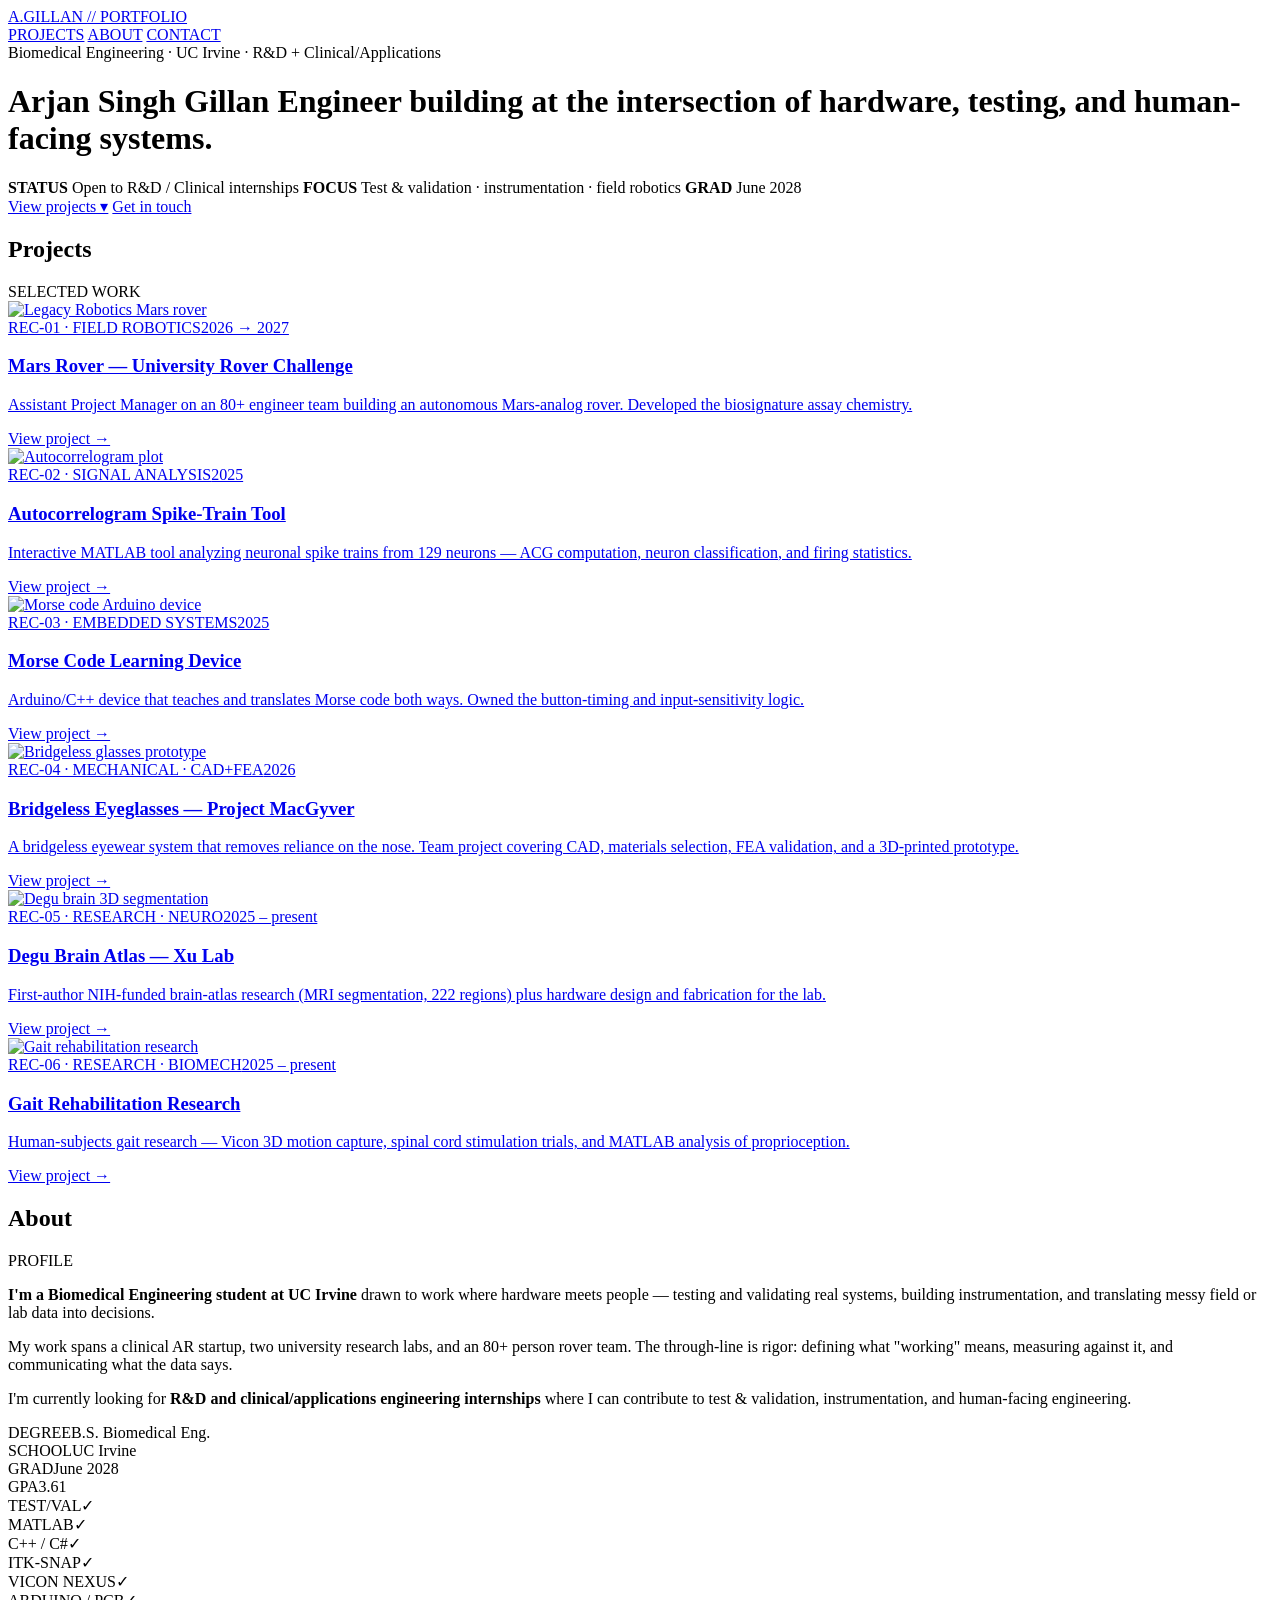
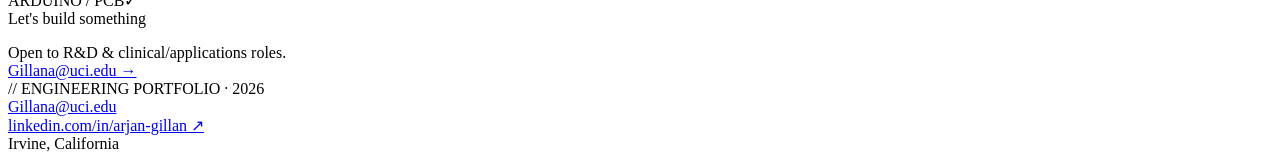
==== index.html @ b5779678 "Add files via upload" ====
<!DOCTYPE html>
<html lang="en">
<head>
<meta charset="UTF-8">
<meta name="viewport" content="width=device-width, initial-scale=1.0">
<title>Arjan Singh Gillan — Biomedical &amp; R&amp;D Engineering</title>
<meta name="description" content="Engineering portfolio of Arjan Singh Gillan — Biomedical Engineering at UC Irvine, focused on R&D and clinical/applications work.">
<link rel="preconnect" href="https://fonts.googleapis.com">
<link rel="preconnect" href="https://fonts.gstatic.com" crossorigin>
<link href="https://fonts.googleapis.com/css2?family=Space+Grotesk:wght@400;500;600;700&family=IBM+Plex+Mono:wght@400;500;600&family=Inter:wght@400;500;600&display=swap" rel="stylesheet">
<link rel="stylesheet" href="assets/style.css">
</head>
<body>

<div class="nav">
  <div class="wrap">
    <a class="brand" href="index.html"><img src="assets/logo-white.png" alt="">A.GILLAN <span class="blip">//</span> PORTFOLIO</a>
    <div class="links">
      <a href="index.html#projects">PROJECTS</a>
      <a href="index.html#about" class="hide-sm">ABOUT</a>
      <a href="index.html#contact">CONTACT</a>
    </div>
  </div>
</div>

<header class="hero">
  <div class="wrap">
    <div class="eyebrow">Biomedical Engineering · UC Irvine · R&amp;D + Clinical/Applications</div>
    <h1>Arjan Singh Gillan
      <span class="sub">Engineer building at the intersection of hardware, testing, and human-facing systems.</span>
    </h1>
    <div class="hero-meta">
      <span><span class="dot"></span><b>STATUS</b> Open to R&amp;D / Clinical internships</span>
      <span><b>FOCUS</b> Test &amp; validation · instrumentation · field robotics</span>
      <span><b>GRAD</b> June 2028</span>
    </div>
    <div class="hero-links">
      <a class="btn primary" href="index.html#projects">View projects ▾</a>
      <a class="btn" href="index.html#contact">Get in touch</a>
    </div>
  </div>
</header>

<main>
<section id="projects">
  <div class="wrap">
    <div class="sec-head">
      <h2>Projects</h2>
      <div class="index">SELECTED WORK</div>
    </div>

    <div class="grid">

      <a class="card reveal" href="projects/rover.html">
        <div class="thumb"><img src="assets/rover-photo.jpg" alt="Legacy Robotics Mars rover"></div>
        <div class="cbody">
          <div class="code"><span>REC-01 · FIELD ROBOTICS</span><span class="st">2026 → 2027</span></div>
          <h3>Mars Rover — University Rover Challenge</h3>
          <p>Assistant Project Manager on an 80+ engineer team building an autonomous Mars-analog rover. Developed the biosignature assay chemistry.</p>
          <div class="go">View project →</div>
        </div>
      </a>

      <a class="card reveal" href="projects/autocorrelogram.html">
        <div class="thumb"><img src="assets/acg-plot.jpg" alt="Autocorrelogram plot" class="contain"></div>
        <div class="cbody">
          <div class="code"><span>REC-02 · SIGNAL ANALYSIS</span><span class="st">2025</span></div>
          <h3>Autocorrelogram Spike-Train Tool</h3>
          <p>Interactive MATLAB tool analyzing neuronal spike trains from 129 neurons — ACG computation, neuron classification, and firing statistics.</p>
          <div class="go">View project →</div>
        </div>
      </a>

      <a class="card reveal" href="projects/morse.html">
        <div class="thumb"><img src="assets/morse-prototype.jpg" alt="Morse code Arduino device"></div>
        <div class="cbody">
          <div class="code"><span>REC-03 · EMBEDDED SYSTEMS</span><span class="st">2025</span></div>
          <h3>Morse Code Learning Device</h3>
          <p>Arduino/C++ device that teaches and translates Morse code both ways. Owned the button-timing and input-sensitivity logic.</p>
          <div class="go">View project →</div>
        </div>
      </a>

      <a class="card reveal" href="projects/macgyver.html">
        <div class="thumb"><img src="assets/mac-prototype.jpg" alt="Bridgeless glasses prototype"></div>
        <div class="cbody">
          <div class="code"><span>REC-04 · MECHANICAL · CAD+FEA</span><span class="st">2026</span></div>
          <h3>Bridgeless Eyeglasses — Project MacGyver</h3>
          <p>A bridgeless eyewear system that removes reliance on the nose. Team project covering CAD, materials selection, FEA validation, and a 3D-printed prototype.</p>
          <div class="go">View project →</div>
        </div>
      </a>

      <a class="card reveal" href="projects/degu-research.html">
        <div class="thumb"><img src="assets/degu-brain-side.jpg" alt="Degu brain 3D segmentation"></div>
        <div class="cbody">
          <div class="code"><span>REC-05 · RESEARCH · NEURO</span><span class="st">2025 – present</span></div>
          <h3>Degu Brain Atlas — Xu Lab</h3>
          <p>First-author NIH-funded brain-atlas research (MRI segmentation, 222 regions) plus hardware design and fabrication for the lab.</p>
          <div class="go">View project →</div>
        </div>
      </a>

      <a class="card reveal" href="projects/rehab-research.html">
        <div class="thumb"><img src="assets/research-cover.svg" alt="Gait rehabilitation research" class="contain"></div>
        <div class="cbody">
          <div class="code"><span>REC-06 · RESEARCH · BIOMECH</span><span class="st">2025 – present</span></div>
          <h3>Gait Rehabilitation Research</h3>
          <p>Human-subjects gait research — Vicon 3D motion capture, spinal cord stimulation trials, and MATLAB analysis of proprioception.</p>
          <div class="go">View project →</div>
        </div>
      </a>

    </div>
  </div>
</section>

<section id="about" class="about">
  <div class="wrap">
    <div class="sec-head">
      <h2>About</h2>
      <div class="index">PROFILE</div>
    </div>
    <div class="about-grid">
      <div class="about reveal">
        <p><b>I'm a Biomedical Engineering student at UC Irvine</b> drawn to work where hardware meets people — testing and validating real systems, building instrumentation, and translating messy field or lab data into decisions.</p>
        <p>My work spans a clinical AR startup, two university research labs, and an 80+ person rover team. The through-line is rigor: defining what "working" means, measuring against it, and communicating what the data says.</p>
        <p>I'm currently looking for <b>R&amp;D and clinical/applications engineering internships</b> where I can contribute to test &amp; validation, instrumentation, and human-facing engineering.</p>
      </div>
      <div class="spec-list reveal">
        <div class="row"><span class="k">DEGREE</span><span class="v">B.S. Biomedical Eng.</span></div>
        <div class="row"><span class="k">SCHOOL</span><span class="v">UC Irvine</span></div>
        <div class="row"><span class="k">GRAD</span><span class="v">June 2028</span></div>
        <div class="row"><span class="k">GPA</span><span class="v">3.61</span></div>
        <div class="row"><span class="k">TEST/VAL</span><span class="v">✓</span></div>
        <div class="row"><span class="k">MATLAB</span><span class="v">✓</span></div>
        <div class="row"><span class="k">C++ / C#</span><span class="v">✓</span></div>
        <div class="row"><span class="k">ITK-SNAP</span><span class="v">✓</span></div>
        <div class="row"><span class="k">VICON NEXUS</span><span class="v">✓</span></div>
        <div class="row"><span class="k">ARDUINO / PCB</span><span class="v">✓</span></div>
      </div>
    </div>
  </div>
</section>

<footer id="contact">
  <div class="wrap">
    <div>
      <div class="eyebrow" style="margin-bottom:16px">Let's build something</div>
      <div class="big">Open to R&amp;D &amp; clinical/applications roles.<br><a href="mailto:Gillana@uci.edu">Gillana@uci.edu →</a></div>
      <div class="sign">// ENGINEERING PORTFOLIO · 2026</div>
    </div>
    <div class="contact">
      <div><a href="mailto:Gillana@uci.edu">Gillana@uci.edu</a></div>
      <div><a href="https://www.linkedin.com/in/arjan-gillan/" target="_blank" rel="noopener">linkedin.com/in/arjan-gillan ↗</a></div>
      <div>Irvine, California</div>
    </div>
  </div>
</footer>
</main>

<script>
  const io=new IntersectionObserver((es)=>{es.forEach(e=>{if(e.isIntersecting){e.target.classList.add('in');io.unobserve(e.target)}})},{threshold:.12});
  document.querySelectorAll('.reveal').forEach(el=>io.observe(el));
</script>
</body>
</html>
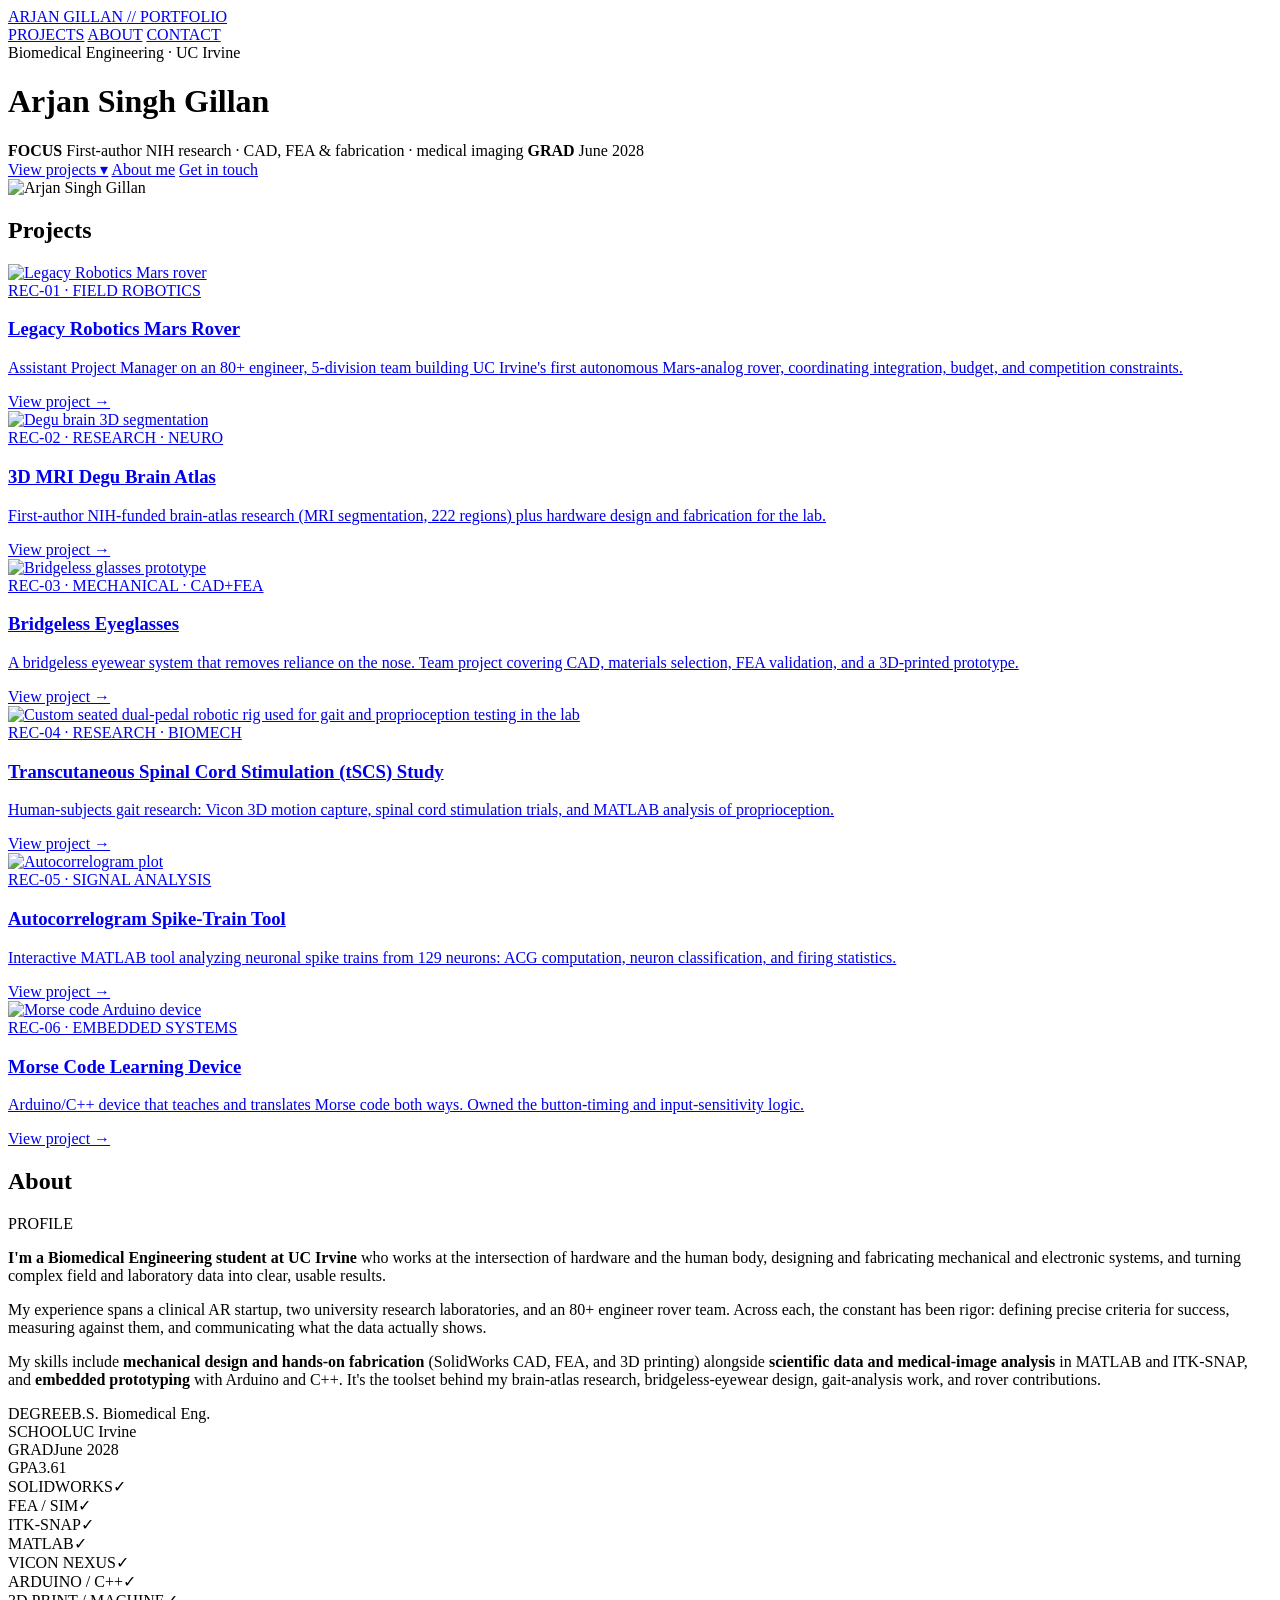
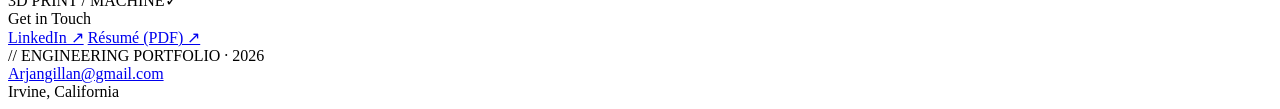
==== commit 22371b99: "Add files via upload" ====
--- a/index.html
+++ b/index.html
@@ -1,167 +1,184 @@
-<!DOCTYPE html>
-<html lang="en">
-<head>
-<meta charset="UTF-8">
-<meta name="viewport" content="width=device-width, initial-scale=1.0">
-<title>Arjan Singh Gillan — Biomedical &amp; R&amp;D Engineering</title>
-<meta name="description" content="Engineering portfolio of Arjan Singh Gillan — Biomedical Engineering at UC Irvine, focused on R&D and clinical/applications work.">
-<link rel="preconnect" href="https://fonts.googleapis.com">
-<link rel="preconnect" href="https://fonts.gstatic.com" crossorigin>
-<link href="https://fonts.googleapis.com/css2?family=Space+Grotesk:wght@400;500;600;700&family=IBM+Plex+Mono:wght@400;500;600&family=Inter:wght@400;500;600&display=swap" rel="stylesheet">
-<link rel="stylesheet" href="assets/style.css">
-</head>
-<body>
-
-<div class="nav">
-  <div class="wrap">
-    <a class="brand" href="index.html"><img src="assets/logo-white.png" alt="">A.GILLAN <span class="blip">//</span> PORTFOLIO</a>
-    <div class="links">
-      <a href="index.html#projects">PROJECTS</a>
-      <a href="index.html#about" class="hide-sm">ABOUT</a>
-      <a href="index.html#contact">CONTACT</a>
-    </div>
-  </div>
-</div>
-
-<header class="hero">
-  <div class="wrap">
-    <div class="eyebrow">Biomedical Engineering · UC Irvine · R&amp;D + Clinical/Applications</div>
-    <h1>Arjan Singh Gillan
-      <span class="sub">Engineer building at the intersection of hardware, testing, and human-facing systems.</span>
-    </h1>
-    <div class="hero-meta">
-      <span><span class="dot"></span><b>STATUS</b> Open to R&amp;D / Clinical internships</span>
-      <span><b>FOCUS</b> Test &amp; validation · instrumentation · field robotics</span>
-      <span><b>GRAD</b> June 2028</span>
-    </div>
-    <div class="hero-links">
-      <a class="btn primary" href="index.html#projects">View projects ▾</a>
-      <a class="btn" href="index.html#contact">Get in touch</a>
-    </div>
-  </div>
-</header>
-
-<main>
-<section id="projects">
-  <div class="wrap">
-    <div class="sec-head">
-      <h2>Projects</h2>
-      <div class="index">SELECTED WORK</div>
-    </div>
-
-    <div class="grid">
-
-      <a class="card reveal" href="projects/rover.html">
-        <div class="thumb"><img src="assets/rover-photo.jpg" alt="Legacy Robotics Mars rover"></div>
-        <div class="cbody">
-          <div class="code"><span>REC-01 · FIELD ROBOTICS</span><span class="st">2026 → 2027</span></div>
-          <h3>Mars Rover — University Rover Challenge</h3>
-          <p>Assistant Project Manager on an 80+ engineer team building an autonomous Mars-analog rover. Developed the biosignature assay chemistry.</p>
-          <div class="go">View project →</div>
-        </div>
-      </a>
-
-      <a class="card reveal" href="projects/autocorrelogram.html">
-        <div class="thumb"><img src="assets/acg-plot.jpg" alt="Autocorrelogram plot" class="contain"></div>
-        <div class="cbody">
-          <div class="code"><span>REC-02 · SIGNAL ANALYSIS</span><span class="st">2025</span></div>
-          <h3>Autocorrelogram Spike-Train Tool</h3>
-          <p>Interactive MATLAB tool analyzing neuronal spike trains from 129 neurons — ACG computation, neuron classification, and firing statistics.</p>
-          <div class="go">View project →</div>
-        </div>
-      </a>
-
-      <a class="card reveal" href="projects/morse.html">
-        <div class="thumb"><img src="assets/morse-prototype.jpg" alt="Morse code Arduino device"></div>
-        <div class="cbody">
-          <div class="code"><span>REC-03 · EMBEDDED SYSTEMS</span><span class="st">2025</span></div>
-          <h3>Morse Code Learning Device</h3>
-          <p>Arduino/C++ device that teaches and translates Morse code both ways. Owned the button-timing and input-sensitivity logic.</p>
-          <div class="go">View project →</div>
-        </div>
-      </a>
-
-      <a class="card reveal" href="projects/macgyver.html">
-        <div class="thumb"><img src="assets/mac-prototype.jpg" alt="Bridgeless glasses prototype"></div>
-        <div class="cbody">
-          <div class="code"><span>REC-04 · MECHANICAL · CAD+FEA</span><span class="st">2026</span></div>
-          <h3>Bridgeless Eyeglasses — Project MacGyver</h3>
-          <p>A bridgeless eyewear system that removes reliance on the nose. Team project covering CAD, materials selection, FEA validation, and a 3D-printed prototype.</p>
-          <div class="go">View project →</div>
-        </div>
-      </a>
-
-      <a class="card reveal" href="projects/degu-research.html">
-        <div class="thumb"><img src="assets/degu-brain-side.jpg" alt="Degu brain 3D segmentation"></div>
-        <div class="cbody">
-          <div class="code"><span>REC-05 · RESEARCH · NEURO</span><span class="st">2025 – present</span></div>
-          <h3>Degu Brain Atlas — Xu Lab</h3>
-          <p>First-author NIH-funded brain-atlas research (MRI segmentation, 222 regions) plus hardware design and fabrication for the lab.</p>
-          <div class="go">View project →</div>
-        </div>
-      </a>
-
-      <a class="card reveal" href="projects/rehab-research.html">
-        <div class="thumb"><img src="assets/research-cover.svg" alt="Gait rehabilitation research" class="contain"></div>
-        <div class="cbody">
-          <div class="code"><span>REC-06 · RESEARCH · BIOMECH</span><span class="st">2025 – present</span></div>
-          <h3>Gait Rehabilitation Research</h3>
-          <p>Human-subjects gait research — Vicon 3D motion capture, spinal cord stimulation trials, and MATLAB analysis of proprioception.</p>
-          <div class="go">View project →</div>
-        </div>
-      </a>
-
-    </div>
-  </div>
-</section>
-
-<section id="about" class="about">
-  <div class="wrap">
-    <div class="sec-head">
-      <h2>About</h2>
-      <div class="index">PROFILE</div>
-    </div>
-    <div class="about-grid">
-      <div class="about reveal">
-        <p><b>I'm a Biomedical Engineering student at UC Irvine</b> drawn to work where hardware meets people — testing and validating real systems, building instrumentation, and translating messy field or lab data into decisions.</p>
-        <p>My work spans a clinical AR startup, two university research labs, and an 80+ person rover team. The through-line is rigor: defining what "working" means, measuring against it, and communicating what the data says.</p>
-        <p>I'm currently looking for <b>R&amp;D and clinical/applications engineering internships</b> where I can contribute to test &amp; validation, instrumentation, and human-facing engineering.</p>
-      </div>
-      <div class="spec-list reveal">
-        <div class="row"><span class="k">DEGREE</span><span class="v">B.S. Biomedical Eng.</span></div>
-        <div class="row"><span class="k">SCHOOL</span><span class="v">UC Irvine</span></div>
-        <div class="row"><span class="k">GRAD</span><span class="v">June 2028</span></div>
-        <div class="row"><span class="k">GPA</span><span class="v">3.61</span></div>
-        <div class="row"><span class="k">TEST/VAL</span><span class="v">✓</span></div>
-        <div class="row"><span class="k">MATLAB</span><span class="v">✓</span></div>
-        <div class="row"><span class="k">C++ / C#</span><span class="v">✓</span></div>
-        <div class="row"><span class="k">ITK-SNAP</span><span class="v">✓</span></div>
-        <div class="row"><span class="k">VICON NEXUS</span><span class="v">✓</span></div>
-        <div class="row"><span class="k">ARDUINO / PCB</span><span class="v">✓</span></div>
-      </div>
-    </div>
-  </div>
-</section>
-
-<footer id="contact">
-  <div class="wrap">
-    <div>
-      <div class="eyebrow" style="margin-bottom:16px">Let's build something</div>
-      <div class="big">Open to R&amp;D &amp; clinical/applications roles.<br><a href="mailto:Gillana@uci.edu">Gillana@uci.edu →</a></div>
-      <div class="sign">// ENGINEERING PORTFOLIO · 2026</div>
-    </div>
-    <div class="contact">
-      <div><a href="mailto:Gillana@uci.edu">Gillana@uci.edu</a></div>
-      <div><a href="https://www.linkedin.com/in/arjan-gillan/" target="_blank" rel="noopener">linkedin.com/in/arjan-gillan ↗</a></div>
-      <div>Irvine, California</div>
-    </div>
-  </div>
-</footer>
-</main>
-
-<script>
-  const io=new IntersectionObserver((es)=>{es.forEach(e=>{if(e.isIntersecting){e.target.classList.add('in');io.unobserve(e.target)}})},{threshold:.12});
-  document.querySelectorAll('.reveal').forEach(el=>io.observe(el));
-</script>
-</body>
-</html>
+<!DOCTYPE html>
+<html lang="en">
+<head>
+<meta charset="UTF-8">
+<meta name="viewport" content="width=device-width, initial-scale=1.0">
+<title>Arjan Singh Gillan — Biomedical &amp; R&amp;D Engineering</title>
+<meta name="description" content="Engineering portfolio of Arjan Singh Gillan, a Biomedical Engineering student at UC Irvine focused on mechanical design, medical imaging, and hands-on R&D.">
+<link rel="preconnect" href="https://fonts.googleapis.com">
+<link rel="preconnect" href="https://fonts.gstatic.com" crossorigin>
+<link href="https://fonts.googleapis.com/css2?family=Space+Grotesk:wght@400;500;600;700&family=IBM+Plex+Mono:wght@400;500;600&family=Inter:wght@400;500;600&display=swap" rel="stylesheet">
+<link rel="stylesheet" href="assets/style.css">
+<link rel="icon" type="image/png" href="assets/favicon.png">
+<link rel="apple-touch-icon" href="assets/favicon.png">
+<meta name="theme-color" content="#0d1117">
+<!-- Social preview (Open Graph/Twitter) — update the domain when you deploy -->
+<meta property="og:type" content="website">
+<meta property="og:site_name" content="Arjan Singh Gillan">
+<meta property="og:title" content="Arjan Singh Gillan — Biomedical &amp; R&amp;D Engineering">
+<meta property="og:description" content="Engineering portfolio of Arjan Singh Gillan, a Biomedical Engineering student at UC Irvine focused on mechanical design, medical imaging, and hands-on R&D.">
+<meta property="og:image" content="https://arjangillan.com/assets/og-image.png">
+<meta property="og:url" content="https://arjangillan.com/">
+<meta name="twitter:card" content="summary_large_image">
+<meta name="twitter:title" content="Arjan Singh Gillan — Biomedical &amp; R&amp;D Engineering">
+<meta name="twitter:description" content="Engineering portfolio of Arjan Singh Gillan, a Biomedical Engineering student at UC Irvine focused on mechanical design, medical imaging, and hands-on R&D.">
+<meta name="twitter:image" content="https://arjangillan.com/assets/og-image.png">
+</head>
+<body>
+
+<div class="nav">
+  <div class="wrap">
+    <a class="brand" href="index.html">ARJAN GILLAN <span class="blip">//</span> PORTFOLIO</a>
+    <div class="links">
+      <a href="index.html#projects">PROJECTS</a>
+      <a href="index.html#about" class="hide-sm">ABOUT</a>
+      <a href="index.html#contact">CONTACT</a>
+    </div>
+  </div>
+</div>
+
+<header class="hero">
+  <div class="wrap">
+    <div class="hero-text">
+      <div class="eyebrow">Biomedical Engineering · UC Irvine</div>
+      <h1>Arjan Singh Gillan</h1>
+      <div class="hero-meta">
+        <span><b>FOCUS</b> First-author NIH research · CAD, FEA &amp; fabrication · medical imaging</span>
+        <span><b>GRAD</b> June 2028</span>
+      </div>
+      <div class="hero-links">
+        <a class="btn primary" href="index.html#projects">View projects ▾</a>
+        <a class="btn" href="index.html#about">About me</a>
+        <a class="btn" href="index.html#contact">Get in touch</a>
+      </div>
+    </div>
+    <img class="hero-avatar" src="assets/headshot.jpg" alt="Arjan Singh Gillan">
+  </div>
+</header>
+
+<main>
+<section id="projects">
+  <div class="wrap">
+    <div class="sec-head">
+      <h2>Projects</h2>
+    </div>
+
+    <div class="grid">
+
+      <a class="card reveal" href="projects/rover.html">
+        <div class="thumb"><img loading="lazy" src="assets/rover-photo.jpg" alt="Legacy Robotics Mars rover"></div>
+        <div class="cbody">
+          <div class="code"><span>REC-01 · FIELD ROBOTICS</span></div>
+          <h3>Legacy Robotics Mars Rover</h3>
+          <p>Assistant Project Manager on an 80+ engineer, 5-division team building UC Irvine's first autonomous Mars-analog rover, coordinating integration, budget, and competition constraints.</p>
+          <div class="go">View project →</div>
+        </div>
+      </a>
+
+      <a class="card reveal" href="projects/degu-research.html">
+        <div class="thumb"><img loading="lazy" src="assets/degu-brain-side.jpg" alt="Degu brain 3D segmentation"></div>
+        <div class="cbody">
+          <div class="code"><span>REC-02 · RESEARCH · NEURO</span></div>
+          <h3>3D MRI Degu Brain Atlas</h3>
+          <p>First-author NIH-funded brain-atlas research (MRI segmentation, 222 regions) plus hardware design and fabrication for the lab.</p>
+          <div class="go">View project →</div>
+        </div>
+      </a>
+
+      <a class="card reveal" href="projects/macgyver.html">
+        <div class="thumb"><img loading="lazy" src="assets/mac-prototype.jpg" alt="Bridgeless glasses prototype"></div>
+        <div class="cbody">
+          <div class="code"><span>REC-03 · MECHANICAL · CAD+FEA</span></div>
+          <h3>Bridgeless Eyeglasses</h3>
+          <p>A bridgeless eyewear system that removes reliance on the nose. Team project covering CAD, materials selection, FEA validation, and a 3D-printed prototype.</p>
+          <div class="go">View project →</div>
+        </div>
+      </a>
+
+      <a class="card reveal" href="projects/rehab-research.html">
+        <div class="thumb"><img loading="lazy" src="assets/rehab-rig.jpg" alt="Custom seated dual-pedal robotic rig used for gait and proprioception testing in the lab"></div>
+        <div class="cbody">
+          <div class="code"><span>REC-04 · RESEARCH · BIOMECH</span></div>
+          <h3>Transcutaneous Spinal Cord Stimulation (tSCS) Study</h3>
+          <p>Human-subjects gait research: Vicon 3D motion capture, spinal cord stimulation trials, and MATLAB analysis of proprioception.</p>
+          <div class="go">View project →</div>
+        </div>
+      </a>
+
+      <a class="card reveal" href="projects/autocorrelogram.html">
+        <div class="thumb"><img loading="lazy" src="assets/acg-plot.jpg" alt="Autocorrelogram plot" class="contain"></div>
+        <div class="cbody">
+          <div class="code"><span>REC-05 · SIGNAL ANALYSIS</span></div>
+          <h3>Autocorrelogram Spike-Train Tool</h3>
+          <p>Interactive MATLAB tool analyzing neuronal spike trains from 129 neurons: ACG computation, neuron classification, and firing statistics.</p>
+          <div class="go">View project →</div>
+        </div>
+      </a>
+
+      <a class="card reveal" href="projects/morse.html">
+        <div class="thumb"><img loading="lazy" src="assets/morse-prototype.jpg" alt="Morse code Arduino device"></div>
+        <div class="cbody">
+          <div class="code"><span>REC-06 · EMBEDDED SYSTEMS</span></div>
+          <h3>Morse Code Learning Device</h3>
+          <p>Arduino/C++ device that teaches and translates Morse code both ways. Owned the button-timing and input-sensitivity logic.</p>
+          <div class="go">View project →</div>
+        </div>
+      </a>
+
+    </div>
+  </div>
+</section>
+
+<section id="about" class="about">
+  <div class="wrap">
+    <div class="sec-head">
+      <h2>About</h2>
+      <div class="index">PROFILE</div>
+    </div>
+    <div class="about-grid">
+      <div class="about reveal">
+        <p><b>I'm a Biomedical Engineering student at UC Irvine</b> who works at the intersection of hardware and the human body, designing and fabricating mechanical and electronic systems, and turning complex field and laboratory data into clear, usable results.</p>
+        <p>My experience spans a clinical AR startup, two university research laboratories, and an 80+ engineer rover team. Across each, the constant has been rigor: defining precise criteria for success, measuring against them, and communicating what the data actually shows.</p>
+        <p>My skills include <b>mechanical design and hands-on fabrication</b> (SolidWorks CAD, FEA, and 3D printing) alongside <b>scientific data and medical-image analysis</b> in MATLAB and ITK-SNAP, and <b>embedded prototyping</b> with Arduino and C++. It's the toolset behind my brain-atlas research, bridgeless-eyewear design, gait-analysis work, and rover contributions.</p>
+      </div>
+      <div class="spec-list reveal">
+        <div class="row"><span class="k">DEGREE</span><span class="v">B.S. Biomedical Eng.</span></div>
+        <div class="row"><span class="k">SCHOOL</span><span class="v">UC Irvine</span></div>
+        <div class="row"><span class="k">GRAD</span><span class="v">June 2028</span></div>
+        <div class="row"><span class="k">GPA</span><span class="v">3.61</span></div>
+        <div class="row"><span class="k">SOLIDWORKS</span><span class="v">✓</span></div>
+        <div class="row"><span class="k">FEA / SIM</span><span class="v">✓</span></div>
+        <div class="row"><span class="k">ITK-SNAP</span><span class="v">✓</span></div>
+        <div class="row"><span class="k">MATLAB</span><span class="v">✓</span></div>
+        <div class="row"><span class="k">VICON NEXUS</span><span class="v">✓</span></div>
+        <div class="row"><span class="k">ARDUINO / C++</span><span class="v">✓</span></div>
+        <div class="row"><span class="k">3D PRINT / MACHINE</span><span class="v">✓</span></div>
+      </div>
+    </div>
+  </div>
+</section>
+
+<footer id="contact">
+  <div class="wrap">
+    <div>
+      <div class="big">Get in Touch</div>
+      <div class="hero-links">
+        <a class="btn primary" href="https://www.linkedin.com/in/arjan-gillan/" target="_blank" rel="noopener">LinkedIn ↗</a>
+        <a class="btn" href="assets/Arjan_Singh_Gillan_Resume.pdf" target="_blank" rel="noopener">Résumé (PDF) ↗</a>
+      </div>
+      <div class="sign">// ENGINEERING PORTFOLIO · 2026</div>
+    </div>
+    <div class="contact">
+      <div><a href="mailto:Arjangillan@gmail.com">Arjangillan@gmail.com</a></div>
+      <div>Irvine, California</div>
+    </div>
+  </div>
+</footer>
+</main>
+
+<script>
+  const io=new IntersectionObserver((es)=>{es.forEach(e=>{if(e.isIntersecting){e.target.classList.add('in');io.unobserve(e.target)}})},{threshold:.12});
+  document.querySelectorAll('.reveal').forEach(el=>io.observe(el));
+</script>
+</body>
+</html>
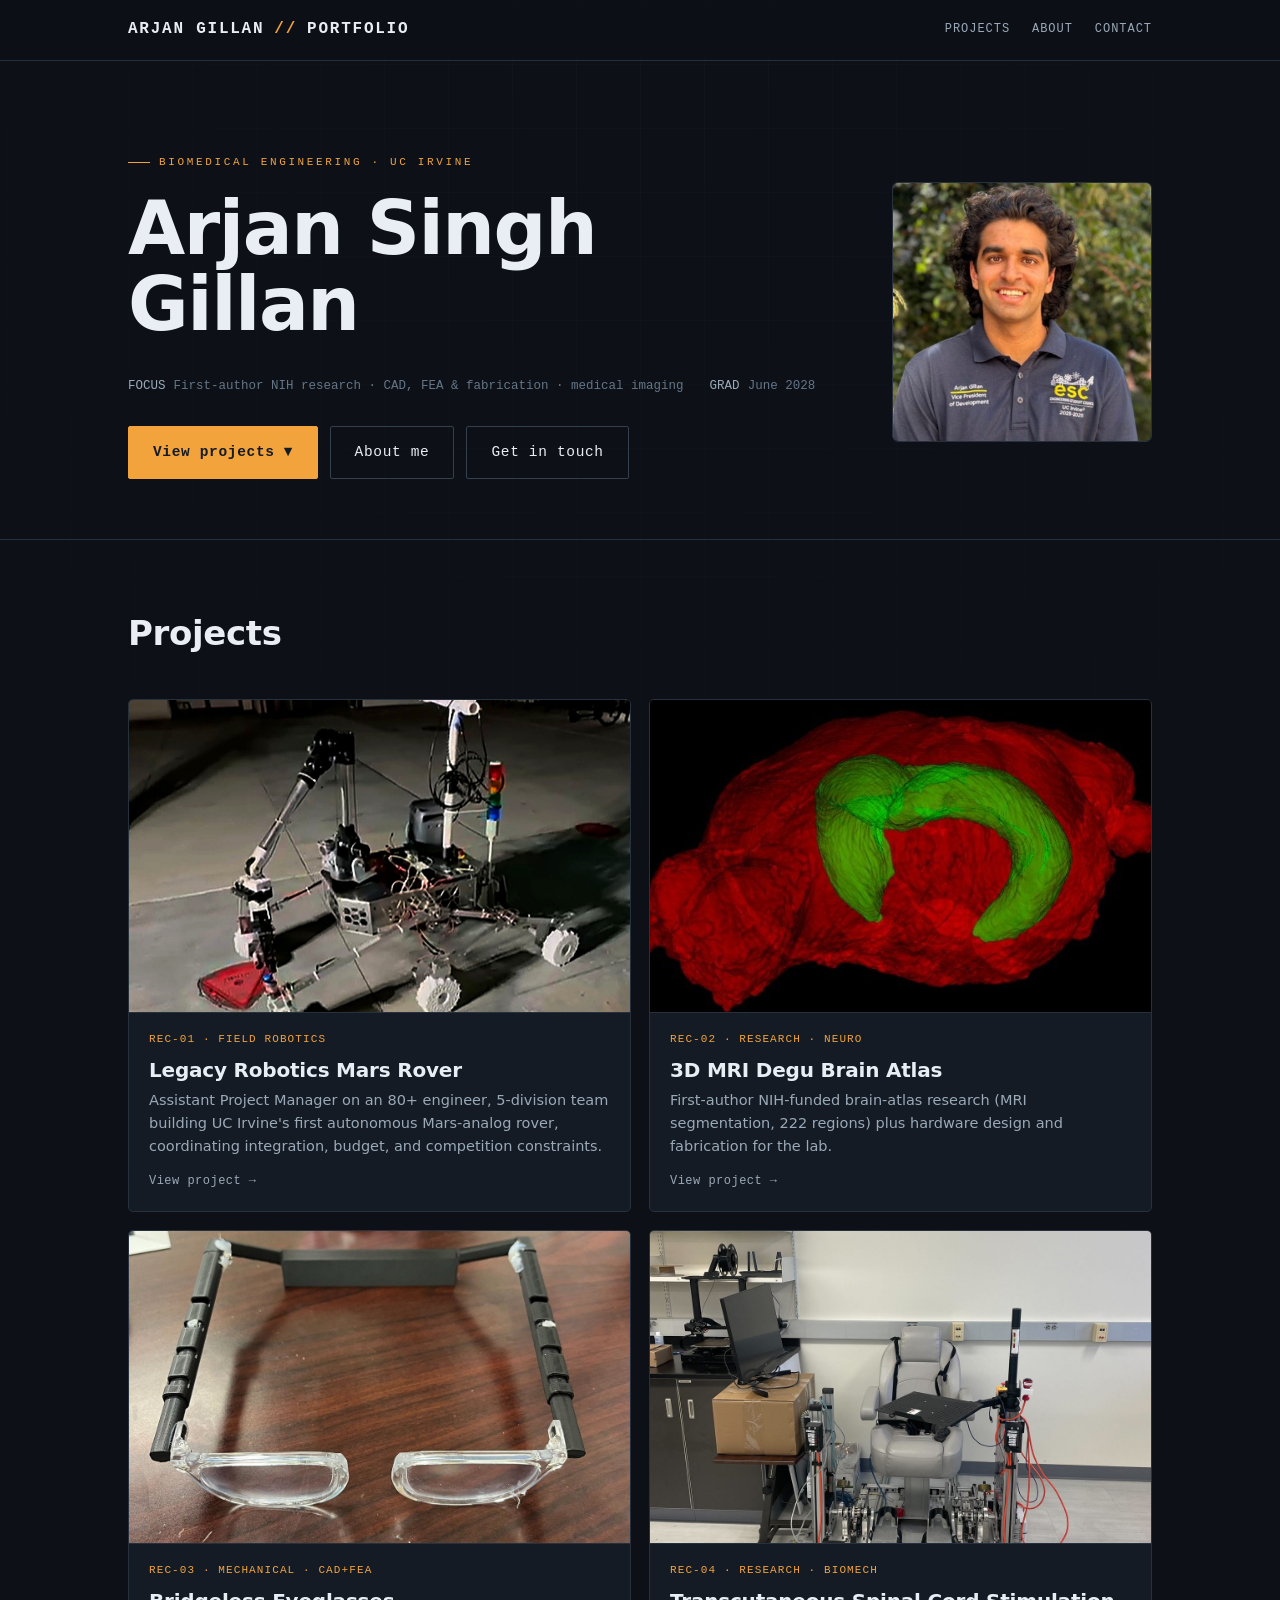
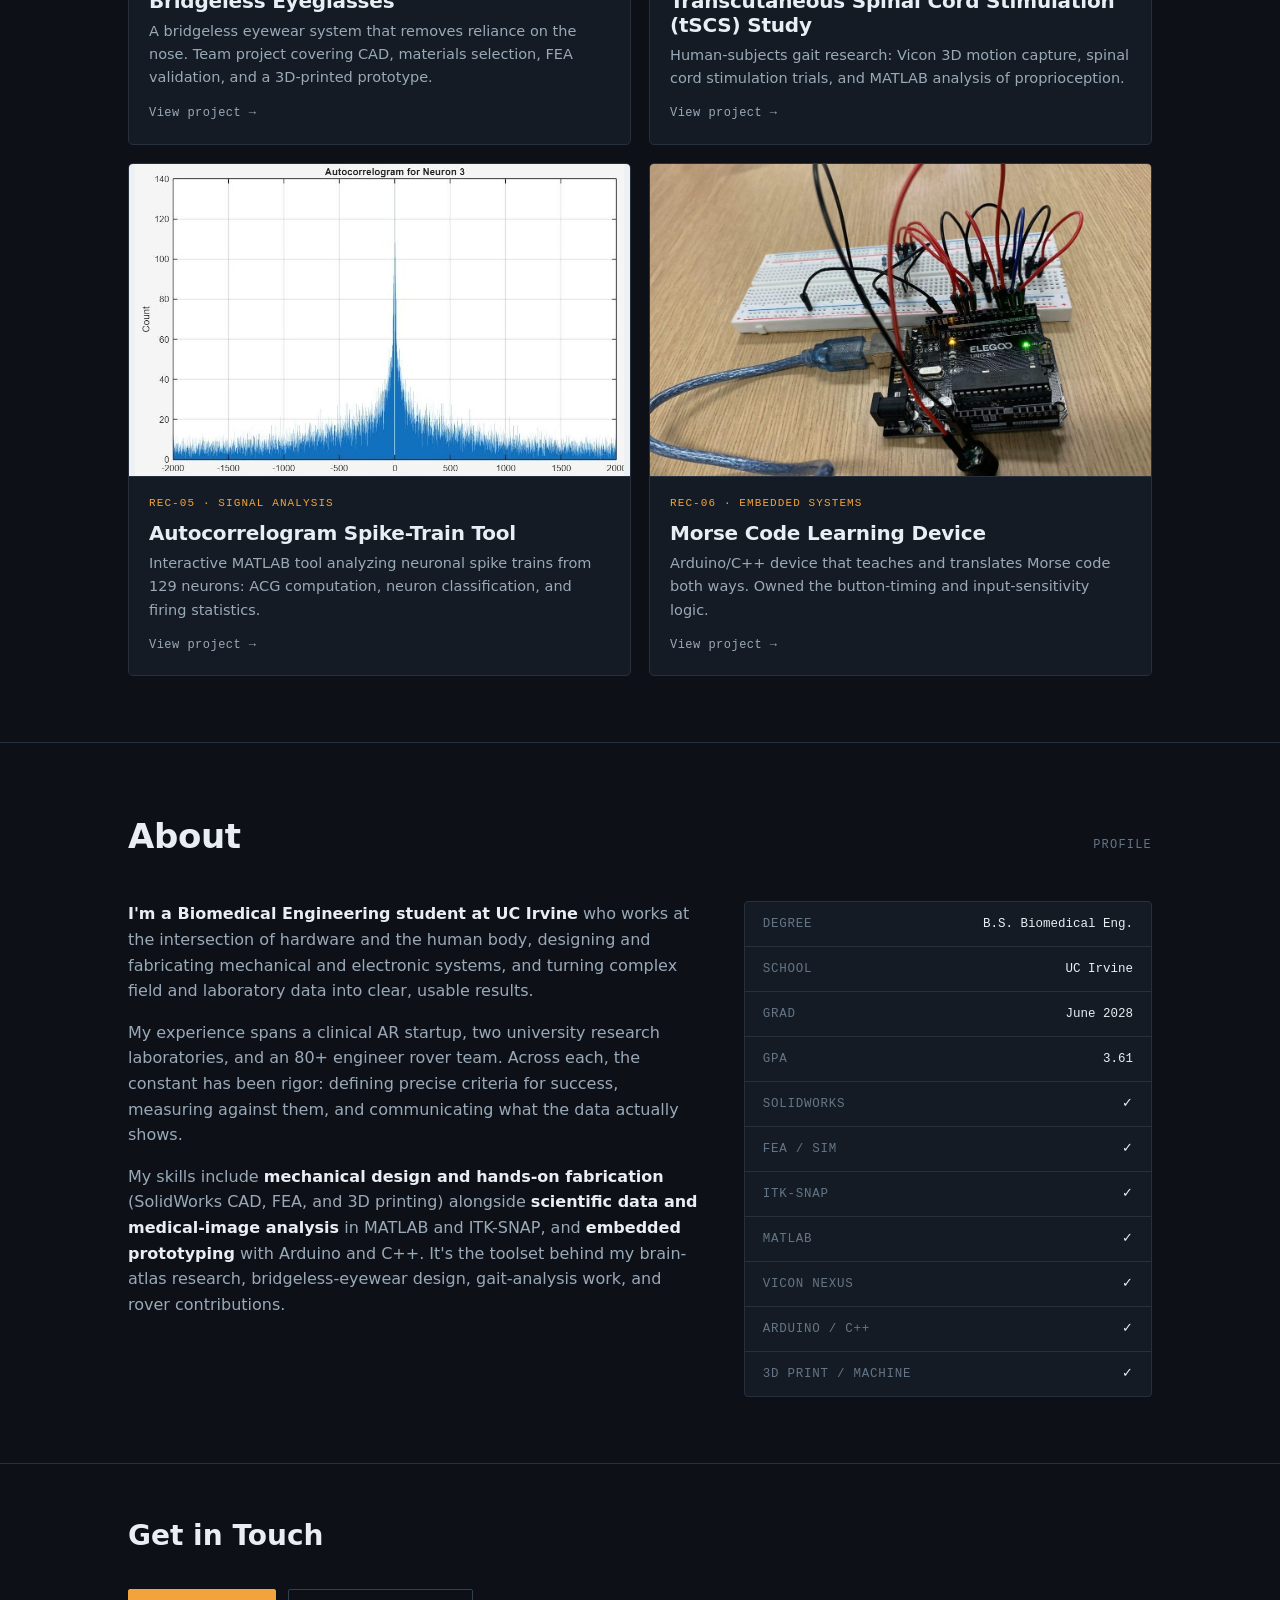
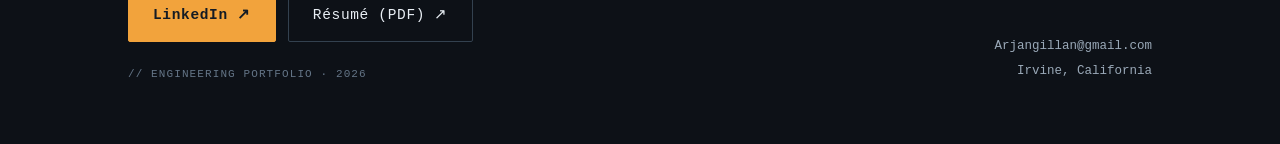
==== commit 388fef79: "Add files via upload" ====
--- a/index.html
+++ b/index.html
@@ -17,12 +17,12 @@
 <meta property="og:site_name" content="Arjan Singh Gillan">
 <meta property="og:title" content="Arjan Singh Gillan — Biomedical &amp; R&amp;D Engineering">
 <meta property="og:description" content="Engineering portfolio of Arjan Singh Gillan, a Biomedical Engineering student at UC Irvine focused on mechanical design, medical imaging, and hands-on R&D.">
-<meta property="og:image" content="https://arjangillan.com/assets/og-image.png">
-<meta property="og:url" content="https://arjangillan.com/">
+<meta property="og:image" content="https://arjangillan.github.io/assets/og-image.png">
+<meta property="og:url" content="https://arjangillan.github.io/">
 <meta name="twitter:card" content="summary_large_image">
 <meta name="twitter:title" content="Arjan Singh Gillan — Biomedical &amp; R&amp;D Engineering">
 <meta name="twitter:description" content="Engineering portfolio of Arjan Singh Gillan, a Biomedical Engineering student at UC Irvine focused on mechanical design, medical imaging, and hands-on R&D.">
-<meta name="twitter:image" content="https://arjangillan.com/assets/og-image.png">
+<meta name="twitter:image" content="https://arjangillan.github.io/assets/og-image.png">
 </head>
 <body>
 
--- a/assets/style.css
+++ b/assets/style.css
@@ -0,0 +1,199 @@
+:root{
+  --bg:#0d1117;
+  --panel:#141b24;
+  --panel-2:#1a232e;
+  --line:#26313d;
+  --line-bright:#33414f;
+  --ink:#e8eef4;
+  --ink-dim:#9aa9b8;
+  --ink-faint:#647587;
+  --signal:#f2a33c;
+  --signal-dim:#b9803a;
+  --ok:#4fb286;
+  --mono:'IBM Plex Mono',ui-monospace,monospace;
+  --display:'Space Grotesk',system-ui,sans-serif;
+  --body:'Inter',system-ui,sans-serif;
+  --maxw:1080px;
+}
+*{box-sizing:border-box;margin:0;padding:0}
+html{scroll-behavior:smooth}
+@media (prefers-reduced-motion:reduce){html{scroll-behavior:auto}*{animation:none!important;transition:none!important}}
+
+/* ---------- page transitions (cross-document navigation) ---------- */
+@view-transition{navigation:auto}
+@media (prefers-reduced-motion:reduce){@view-transition{navigation:none}}
+@supports not (view-transition-name:none){
+  @keyframes pageIn{from{opacity:0;transform:translateY(7px)}to{opacity:1;transform:none}}
+  body{animation:pageIn .4s ease both}
+}
+body{background:var(--bg);color:var(--ink);font-family:var(--body);line-height:1.6;-webkit-font-smoothing:antialiased;overflow-x:hidden}
+body::before{content:"";position:fixed;inset:0;z-index:0;pointer-events:none;
+  background-image:linear-gradient(var(--line) 1px,transparent 1px),linear-gradient(90deg,var(--line) 1px,transparent 1px);
+  background-size:64px 64px;opacity:.16;mask-image:radial-gradient(ellipse at 50% 0%,#000 0%,transparent 80%)}
+.wrap{max-width:var(--maxw);margin:0 auto;padding:0 28px;position:relative;z-index:1}
+a{color:inherit}
+
+/* eyebrow */
+.eyebrow{font-family:var(--mono);font-size:11px;letter-spacing:.24em;text-transform:uppercase;color:var(--signal);font-weight:500;display:inline-flex;align-items:center;gap:9px}
+.eyebrow::before{content:"";width:22px;height:1px;background:var(--signal);display:inline-block}
+
+/* ---------- nav bar (shared) ---------- */
+.nav{position:sticky;top:0;z-index:50;background:rgba(13,17,23,.86);backdrop-filter:blur(10px);border-bottom:1px solid var(--line);font-family:var(--mono);font-size:12px}
+.nav .wrap{display:flex;justify-content:space-between;align-items:center;height:60px}
+.nav .brand{display:inline-flex;align-items:center;gap:10px;color:var(--ink);font-weight:700;font-size:16px;letter-spacing:.11em;text-decoration:none;transition:color .18s}
+.nav .brand:hover{color:#fff}
+.nav .brand img{height:20px;width:auto;opacity:.92}
+.nav .brand .blip{color:var(--signal);font-weight:700}
+.nav .links{display:flex;gap:22px}
+.nav .links a{color:var(--ink-dim);text-decoration:none;letter-spacing:.08em;transition:color .18s;position:relative}
+.nav .links a:hover,.nav .links a.active{color:var(--signal)}
+@media(max-width:600px){.nav .links{gap:15px}.nav .links a.hide-sm{display:none}.nav .brand{font-size:13px;letter-spacing:.07em}}
+
+/* ---------- hero (home) ---------- */
+.hero{padding:84px 0 60px;border-bottom:1px solid var(--line)}
+.hero .wrap{display:flex;align-items:center;gap:52px}
+.hero-text{flex:1;min-width:0}
+.hero-avatar{width:clamp(190px,26vw,260px);aspect-ratio:1;flex-shrink:0;border-radius:6px;object-fit:cover;object-position:center 25%;border:1px solid var(--line);display:block}
+@media(max-width:720px){.hero .wrap{flex-direction:column-reverse;align-items:flex-start;gap:32px}.hero-avatar{width:150px}}
+.hero h1{font-family:var(--display);font-weight:700;letter-spacing:-.02em;font-size:clamp(38px,7vw,74px);line-height:1.02;margin:20px 0 0}
+.hero h1 .sub{display:block;color:var(--ink-dim);font-weight:500;font-size:clamp(17px,2.4vw,24px);letter-spacing:0;margin-top:18px;max-width:32ch}
+.hero-meta{margin-top:34px;display:flex;flex-wrap:wrap;gap:10px 26px;font-family:var(--mono);font-size:12.5px;color:var(--ink-faint)}
+.hero-meta span{display:inline-flex;align-items:center;gap:8px}
+.hero-meta b{color:var(--ink-dim);font-weight:500}
+.hero-meta .dot{width:6px;height:6px;border-radius:50%;background:var(--ok);box-shadow:0 0 8px var(--ok)}
+.hero-links{margin-top:30px;display:flex;flex-wrap:wrap;gap:12px}
+.btn{font-family:var(--mono);font-size:14.5px;letter-spacing:.045em;text-decoration:none;padding:14px 24px;border:1px solid var(--line-bright);border-radius:2px;color:var(--ink);display:inline-flex;align-items:center;gap:9px;transition:.18s;cursor:pointer}
+.btn:hover{border-color:var(--signal);color:var(--signal)}
+.btn.primary{background:var(--signal);color:#141b24;border-color:var(--signal);font-weight:600}
+.btn.primary:hover{background:transparent;color:var(--signal)}
+
+/* ---------- sections ---------- */
+section{padding:66px 0;border-bottom:1px solid var(--line)}
+.sec-head{display:flex;align-items:baseline;justify-content:space-between;gap:20px;margin-bottom:38px}
+.sec-head h2{font-family:var(--display);font-weight:600;font-size:clamp(24px,3.4vw,34px);letter-spacing:-.01em}
+.sec-head .index{font-family:var(--mono);font-size:12px;color:var(--ink-faint);letter-spacing:.1em}
+
+/* ---------- projects grid (home) ---------- */
+.grid{display:grid;grid-template-columns:repeat(2,1fr);gap:18px}
+@media(max-width:720px){.grid{grid-template-columns:1fr}}
+.card{display:flex;flex-direction:column;background:var(--panel);border:1px solid var(--line);border-radius:5px;overflow:hidden;text-decoration:none;color:inherit;transition:.2s}
+.card:hover{border-color:var(--signal-dim);transform:translateY(-3px)}
+.card .thumb{aspect-ratio:16/10;background:#0a0e13;overflow:hidden;position:relative;border-bottom:1px solid var(--line)}
+.card .thumb img{width:100%;height:100%;object-fit:cover;display:block;transition:transform .3s}
+.card .thumb img.contain{object-fit:contain;background:#eef1f4}
+.card:hover .thumb img{transform:scale(1.03)}
+.card .cbody{padding:18px 20px 20px;display:flex;flex-direction:column;flex:1}
+.card .code{font-family:var(--mono);font-size:11px;letter-spacing:.1em;color:var(--signal);margin-bottom:9px;display:flex;justify-content:space-between;align-items:center}
+.card .code .st{color:var(--ink-faint)}
+.card h3{font-family:var(--display);font-weight:600;font-size:20px;letter-spacing:-.01em;margin-bottom:7px;line-height:1.2}
+.card p{color:var(--ink-dim);font-size:14.5px;margin-bottom:14px;flex:1}
+.card .go{font-family:var(--mono);font-size:12px;color:var(--ink-dim);letter-spacing:.04em}
+.card:hover .go{color:var(--signal)}
+
+/* ---------- about summary (home) ---------- */
+.about-grid{display:grid;grid-template-columns:1.4fr 1fr;gap:44px}
+@media(max-width:760px){.about-grid{grid-template-columns:1fr;gap:30px}}
+.about p{color:var(--ink-dim);font-size:16px;max-width:62ch;margin-bottom:16px}
+.about p b{color:var(--ink)}
+.spec-list{border:1px solid var(--line);border-radius:4px;background:var(--panel);overflow:hidden;align-self:start}
+.spec-list .row{display:flex;justify-content:space-between;gap:16px;padding:12px 18px;border-bottom:1px solid var(--line);font-family:var(--mono);font-size:12.5px}
+.spec-list .row:last-child{border-bottom:0}
+.spec-list .row .k{color:var(--ink-faint);letter-spacing:.06em}
+.spec-list .row .v{color:var(--ink);text-align:right}
+
+/* ---------- project page ---------- */
+.proj-hero{padding:54px 0 40px;border-bottom:1px solid var(--line)}
+.crumb{font-family:var(--mono);font-size:14px;font-weight:500;letter-spacing:.06em;color:var(--signal);margin-bottom:22px;display:inline-flex;align-items:center;gap:9px;text-decoration:none;padding:7px 14px 7px 12px;border:1px solid var(--line-bright);border-radius:7px;background:rgba(242,163,60,.06);transition:background .18s,border-color .18s}
+.crumb:hover{background:rgba(242,163,60,.14);border-color:var(--signal)}
+.proj-hero .code{font-family:var(--mono);font-size:12px;letter-spacing:.12em;color:var(--signal);margin-bottom:14px}
+.proj-hero h1{font-family:var(--display);font-weight:700;letter-spacing:-.02em;font-size:clamp(30px,5vw,50px);line-height:1.05;margin-bottom:14px}
+.proj-hero .role{font-family:var(--mono);font-size:13px;color:var(--ink-faint);letter-spacing:.03em}
+.proj-hero .role b{color:var(--signal-dim);font-weight:500}
+.proj-body{padding:44px 0 60px}
+.proj-body .lead{color:var(--ink-dim);font-size:17px;max-width:70ch;margin-bottom:30px}
+.proj-body .lead b{color:var(--ink)}
+
+/* readout */
+.readout{display:grid;grid-template-columns:repeat(4,1fr);gap:1px;background:var(--line);border:1px solid var(--line);border-radius:3px;margin-bottom:30px}
+.readout .cell{background:var(--panel);padding:16px}
+.readout .k{font-family:var(--mono);font-size:10.5px;letter-spacing:.14em;text-transform:uppercase;color:var(--ink-faint);margin-bottom:7px}
+.readout .v{font-family:var(--display);font-size:23px;font-weight:600;color:var(--ink);line-height:1}
+.readout .v small{font-size:12px;color:var(--ink-dim);font-weight:500}
+@media(max-width:720px){.readout{grid-template-columns:repeat(2,1fr)}}
+
+/* mission chips */
+.chips{display:flex;flex-wrap:wrap;gap:8px;margin:0 0 26px}
+.chips .m{font-family:var(--mono);font-size:11px;letter-spacing:.06em;color:var(--ink-dim);border:1px solid var(--line-bright);border-radius:2px;padding:6px 11px}
+.chips .m span{color:var(--signal-dim)}
+
+/* subhead + lists */
+.subhead{font-family:var(--mono);font-size:11px;letter-spacing:.16em;text-transform:uppercase;color:var(--signal);margin:34px 0 14px}
+.plist{list-style:none;display:grid;gap:11px}
+.plist li{position:relative;padding-left:22px;color:var(--ink-dim);font-size:15.5px;max-width:76ch}
+.plist li::before{content:"▸";position:absolute;left:0;top:0;color:var(--signal-dim);font-size:12px}
+.plist li b{color:var(--ink);font-weight:600}
+.plist code,p code{font-family:var(--mono);font-size:13px;background:rgba(242,163,60,.1);color:var(--signal);padding:1px 5px;border-radius:2px}
+
+/* focus block */
+.focus{margin:30px 0 8px;border:1px solid var(--signal-dim);border-radius:4px;overflow:hidden;background:linear-gradient(180deg,rgba(242,163,60,.06),rgba(242,163,60,.015))}
+.focus .fhead{display:flex;align-items:center;gap:10px;padding:13px 20px;border-bottom:1px solid rgba(242,163,60,.28);font-family:var(--mono);font-size:11px;letter-spacing:.16em;text-transform:uppercase;color:var(--signal)}
+.focus .fhead .tagme{margin-left:auto;color:var(--signal-dim);border:1px solid var(--signal-dim);border-radius:2px;padding:3px 8px;letter-spacing:.1em}
+.focus .fbody{padding:20px 20px 22px}
+.focus .fbody p{color:var(--ink-dim);font-size:15.5px;max-width:74ch;margin-bottom:14px}
+.focus .fbody p:last-child{margin-bottom:0}
+.focus .fbody p b{color:var(--ink)}
+.focus .fbody ul{list-style:none;display:grid;gap:10px;margin-top:4px}
+.focus .fbody ul li{position:relative;padding-left:20px;color:var(--ink-dim);font-size:15px;max-width:74ch}
+.focus .fbody ul li::before{content:"→";position:absolute;left:0;color:var(--signal-dim);font-size:12px}
+.focus .fbody ul li b{color:var(--ink);font-weight:600}
+.focus .fbody .fnote{font-size:13.5px;color:var(--ink-faint);margin-top:16px;padding-top:14px;border-top:1px solid rgba(242,163,60,.16)}
+
+/* media */
+.gallery{display:grid;grid-template-columns:1.35fr 1fr;gap:14px;margin:30px 0 8px}
+.gallery.equal{grid-template-columns:1fr 1fr}
+@media(max-width:640px){.gallery{grid-template-columns:1fr}}
+.gallery figure{margin:0}
+.gallery img{width:100%;display:block;border:1px solid var(--line);border-radius:3px;background:#0a0e13}
+.gallery .cad img{object-fit:contain;background:#eef1f4}
+.gallery figcaption{font-family:var(--mono);font-size:10.5px;letter-spacing:.06em;color:var(--ink-faint);margin-top:8px;text-transform:uppercase}
+figure.media-real{margin:20px 0 8px}
+figure.media-real img{width:100%;display:block;border:1px solid var(--line);border-radius:3px;background:#eef1f4}
+figure.media-real figcaption{font-family:var(--mono);font-size:11px;letter-spacing:.06em;color:var(--ink-faint);margin-top:9px}
+.poster-fig a{display:block}
+.poster-fig img{cursor:zoom-in;transition:filter .2s}
+.poster-fig a:hover img{filter:brightness(1.04)}
+/* Project photos/figures float so body text wraps beside them (posters stay full-width) */
+.proj-body figure.media-real:not(.poster-fig):not(.wide){float:left;width:44%;max-width:460px;margin:6px 32px 16px 0;clear:both}
+.proj-body .chips,.proj-body .readout,.proj-body .focus,.proj-body .gallery,.proj-body .video-embed,.proj-body .local-video,.proj-body .video-cap,.proj-body .plinks,.proj-body .pager,.proj-body figure.media-real.poster-fig,.proj-body figure.media-real.wide{clear:both}
+@media(max-width:700px){.proj-body figure.media-real:not(.poster-fig):not(.wide){float:none;width:auto;max-width:none;margin:20px 0 8px}}
+.video-embed{margin:30px 0 8px;position:relative;width:100%;aspect-ratio:16/9;border:1px solid var(--line);border-radius:3px;overflow:hidden;background:#000}
+.video-embed iframe{position:absolute;inset:0;width:100%;height:100%;border:0}
+.local-video{margin:30px 0 8px;border:1px solid var(--line);border-radius:3px;overflow:hidden;background:#000}
+.local-video video{width:100%;display:block}
+.video-cap{font-family:var(--mono);font-size:11px;letter-spacing:.06em;color:var(--ink-faint);margin-top:9px}
+
+/* project links row */
+.plinks{margin-top:26px;display:flex;flex-wrap:wrap;gap:10px}
+.plinks a{font-family:var(--mono);font-size:12px;letter-spacing:.03em;color:var(--ink-dim);text-decoration:none;border-bottom:1px solid var(--line-bright);padding-bottom:2px;transition:.18s}
+.plinks a:hover{color:var(--signal);border-color:var(--signal)}
+
+/* prev/next nav on project pages */
+.pager{display:flex;justify-content:space-between;gap:18px;padding:40px 0 0;border-top:1px solid var(--line);margin-top:48px}
+.pager a{display:flex;flex-direction:column;gap:7px;flex:1;max-width:49%;padding:17px 22px;border-width:1px;border-style:solid;border-color:var(--line-bright);border-radius:8px;background-color:rgba(242,163,60,.03);color:var(--ink);font-family:var(--mono);font-size:15px;letter-spacing:.02em;text-decoration:none;transition:border-color .18s,background-color .18s,transform .18s,box-shadow .18s}
+.pager a:hover{border-color:var(--signal);background:rgba(242,163,60,.1);transform:translateY(-2px);box-shadow:0 6px 18px rgba(242,163,60,.08)}
+.pager a .lbl{font-size:13px;font-weight:600;letter-spacing:.16em;text-transform:uppercase;color:var(--signal)}
+.pager a.next{align-items:flex-end;text-align:right;margin-left:auto}
+
+/* footer */
+footer{padding:50px 0 60px;border-bottom:0}
+footer .wrap{display:flex;justify-content:space-between;align-items:flex-end;gap:24px;flex-wrap:wrap}
+footer .big{font-family:var(--display);font-weight:600;font-size:clamp(20px,3vw,28px)}
+footer .big a{color:var(--signal);text-decoration:none}
+footer .contact{font-family:var(--mono);font-size:12.5px;color:var(--ink-dim);text-align:right;line-height:2}
+footer .contact a{color:var(--ink-dim);text-decoration:none}
+footer .contact a:hover{color:var(--signal)}
+.sign{font-family:var(--mono);font-size:11px;color:var(--ink-faint);letter-spacing:.1em;margin-top:24px}
+
+/* reveal */
+.reveal{opacity:0;transform:translateY(16px);transition:opacity .6s ease,transform .6s ease}
+.reveal.in{opacity:1;transform:none}
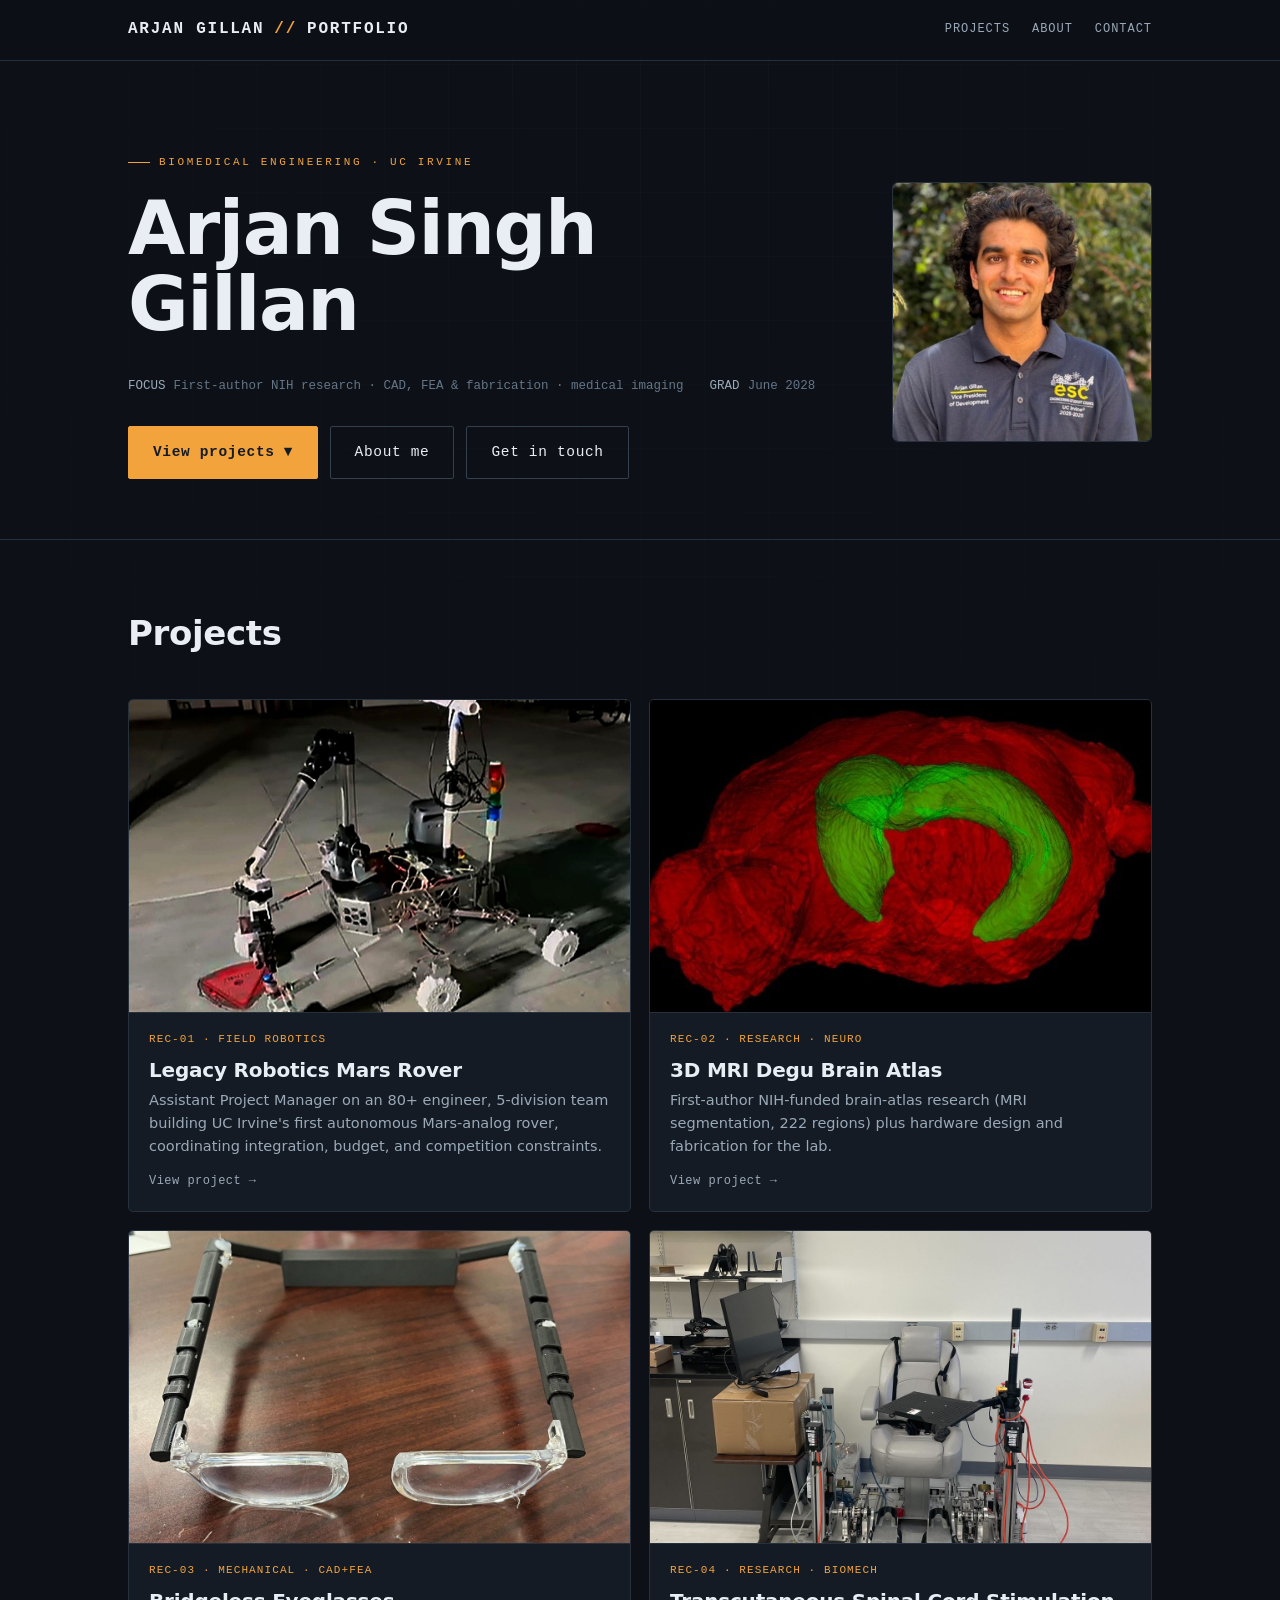
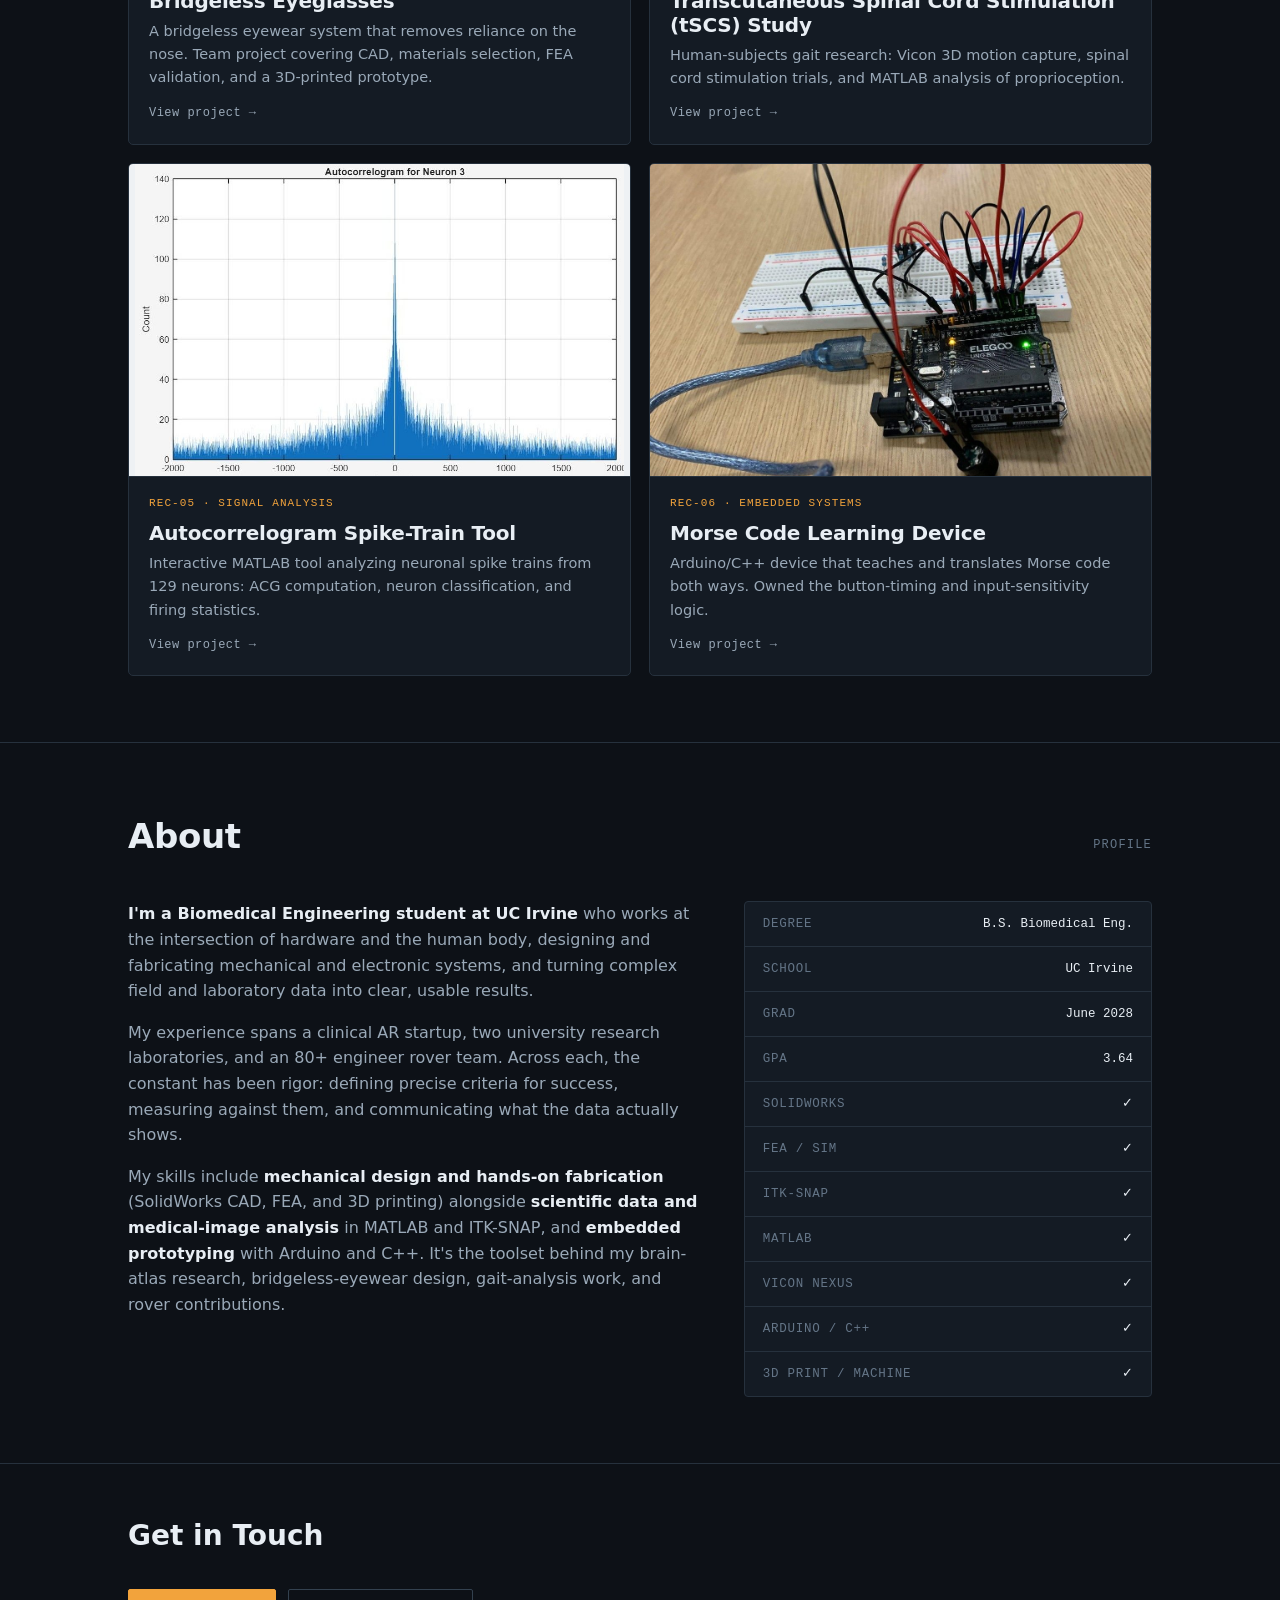
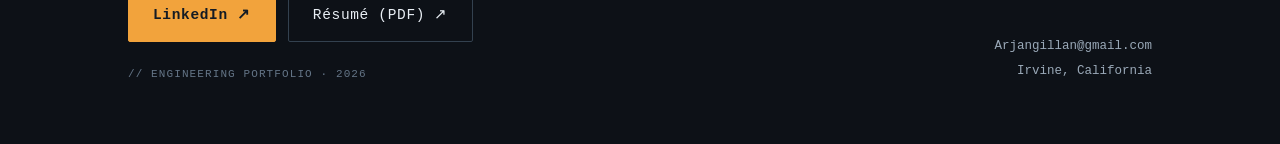
==== commit d3de9d12: "Add files via upload" ====
--- a/index.html
+++ b/index.html
@@ -145,7 +145,7 @@
         <div class="row"><span class="k">DEGREE</span><span class="v">B.S. Biomedical Eng.</span></div>
         <div class="row"><span class="k">SCHOOL</span><span class="v">UC Irvine</span></div>
         <div class="row"><span class="k">GRAD</span><span class="v">June 2028</span></div>
-        <div class="row"><span class="k">GPA</span><span class="v">3.61</span></div>
+        <div class="row"><span class="k">GPA</span><span class="v">3.64</span></div>
         <div class="row"><span class="k">SOLIDWORKS</span><span class="v">✓</span></div>
         <div class="row"><span class="k">FEA / SIM</span><span class="v">✓</span></div>
         <div class="row"><span class="k">ITK-SNAP</span><span class="v">✓</span></div>
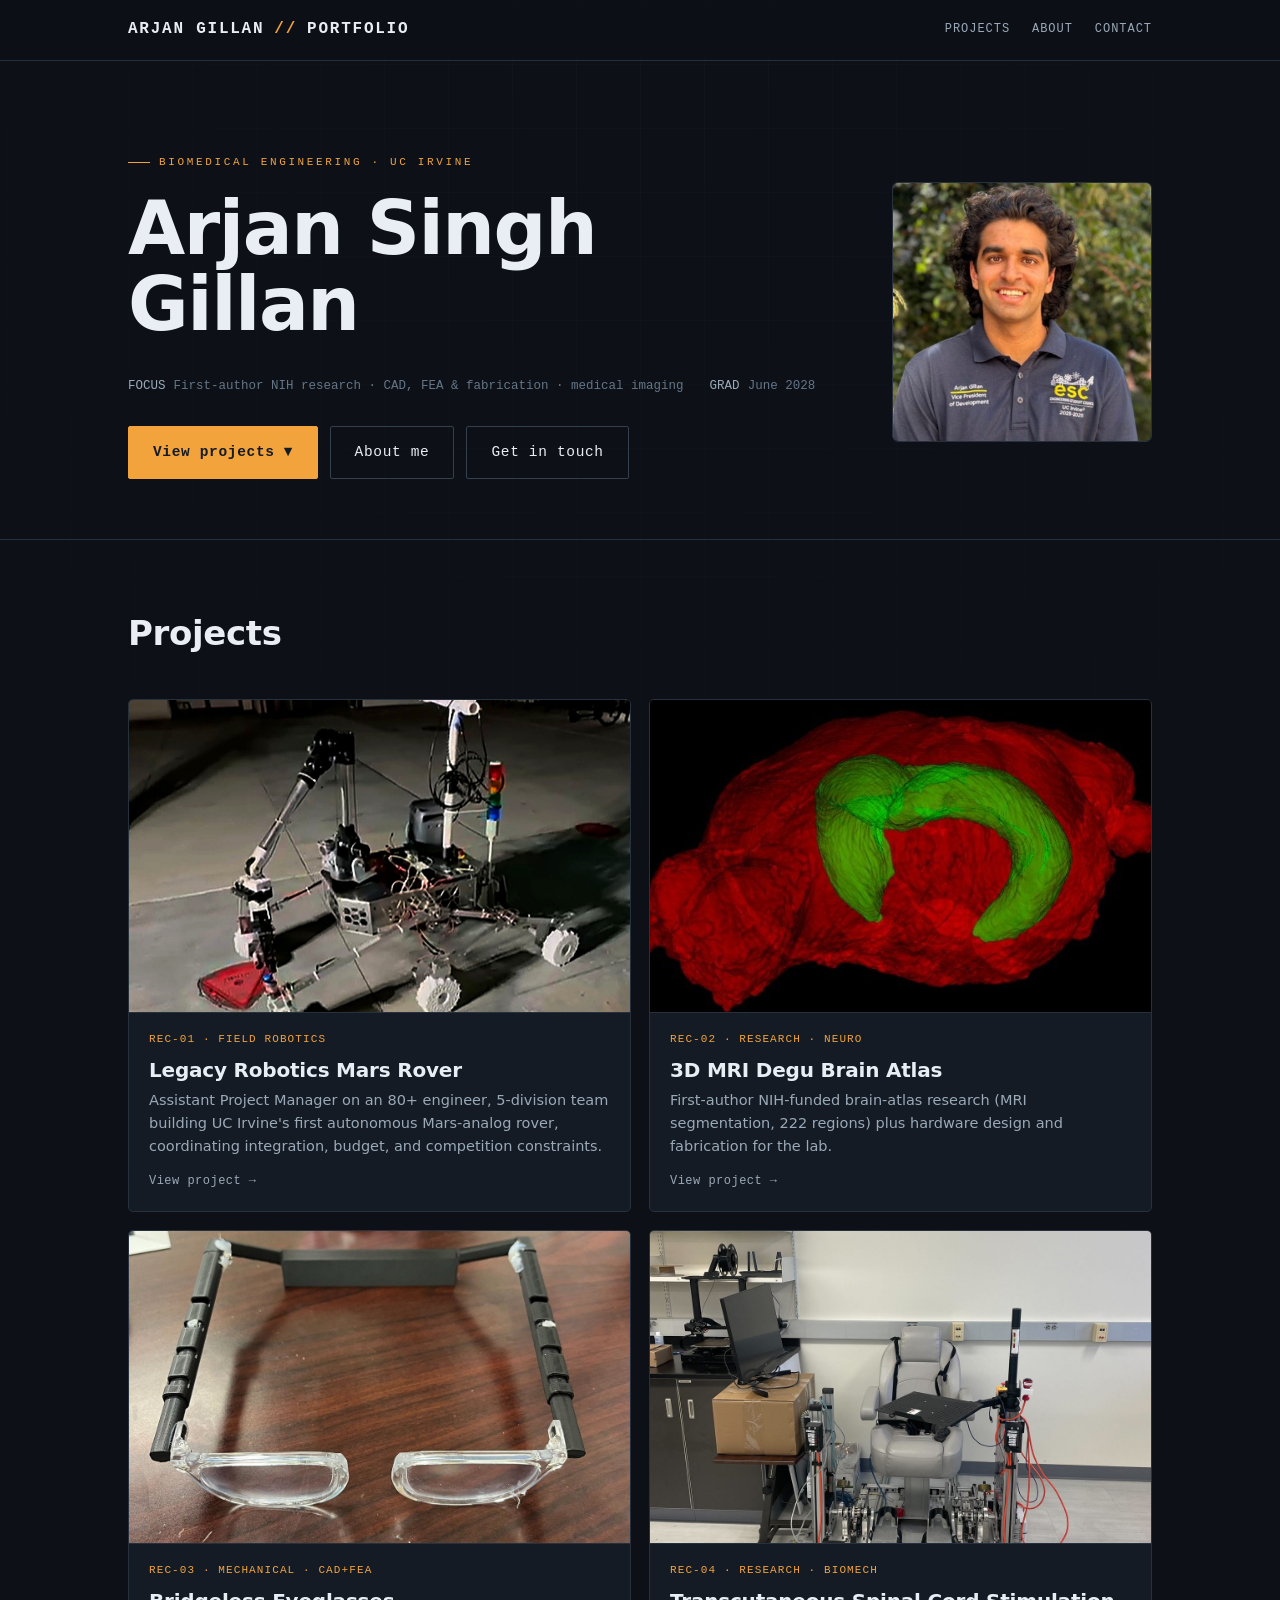
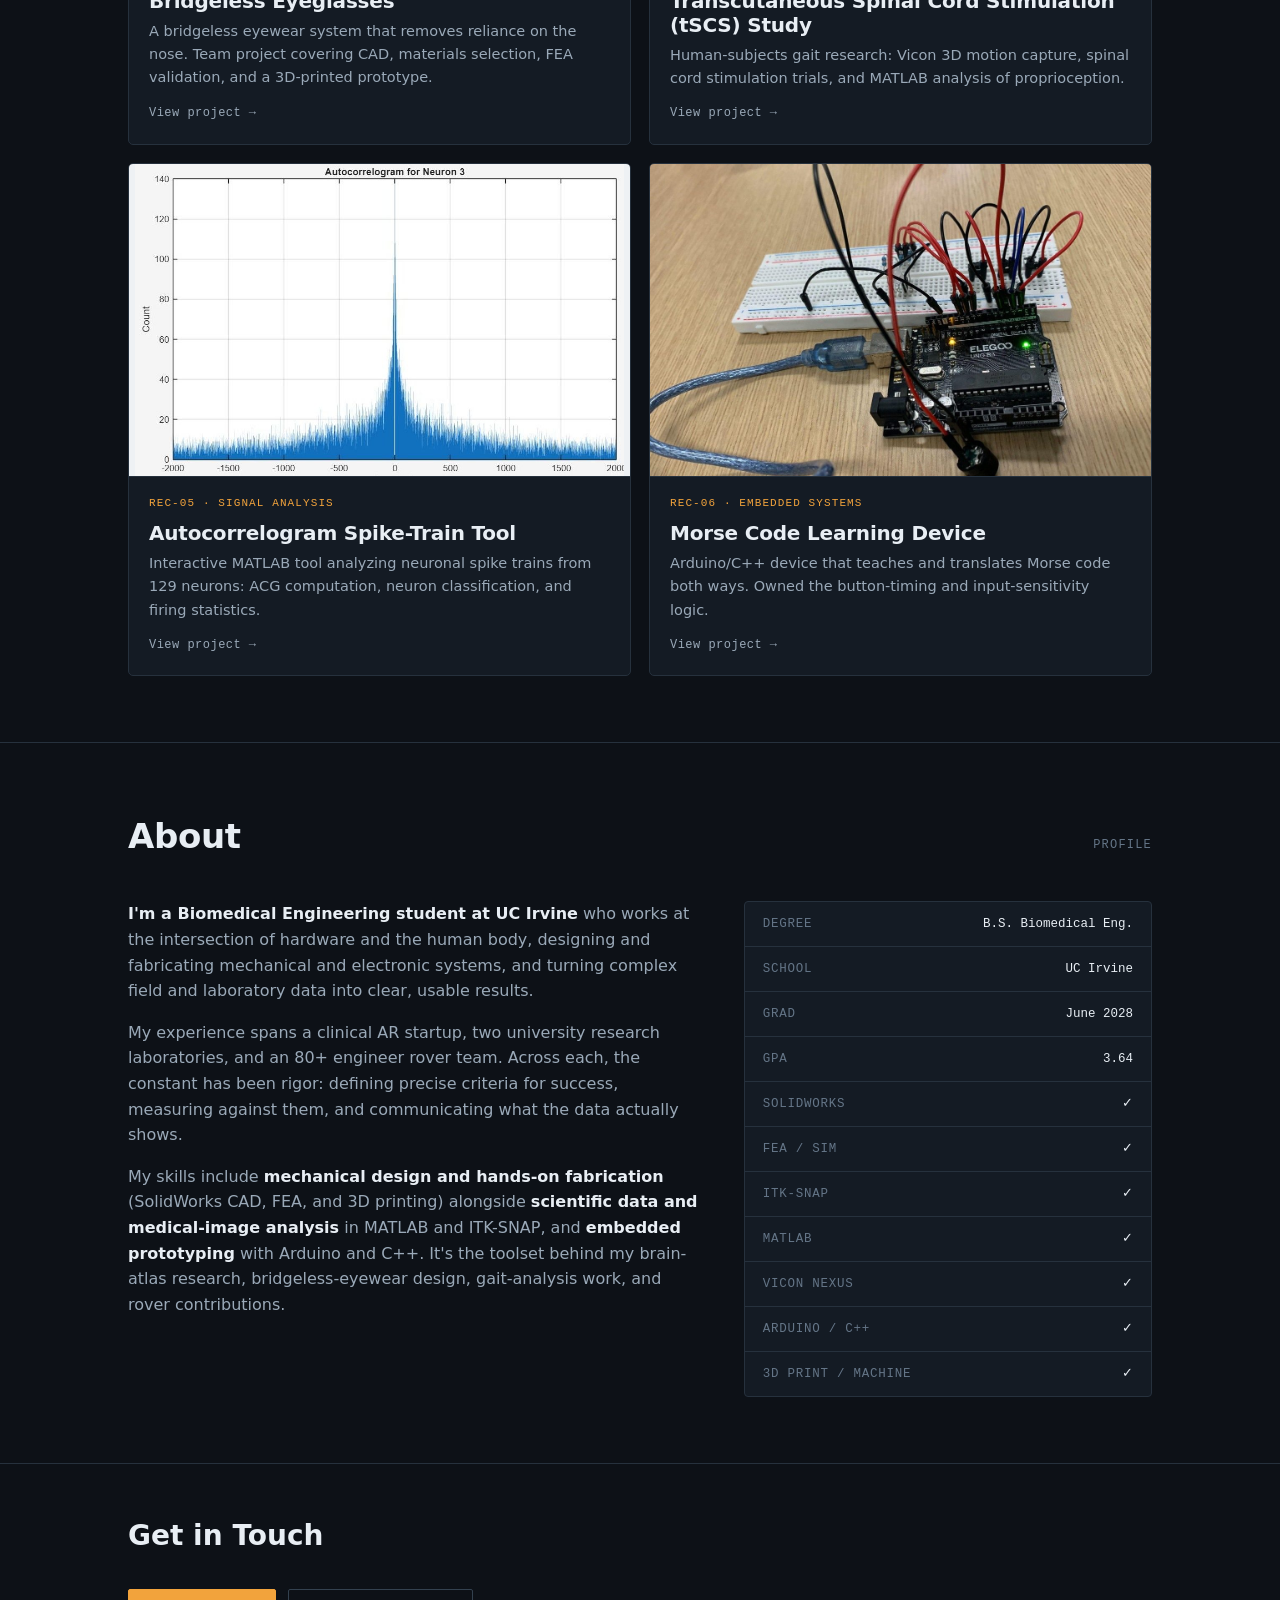
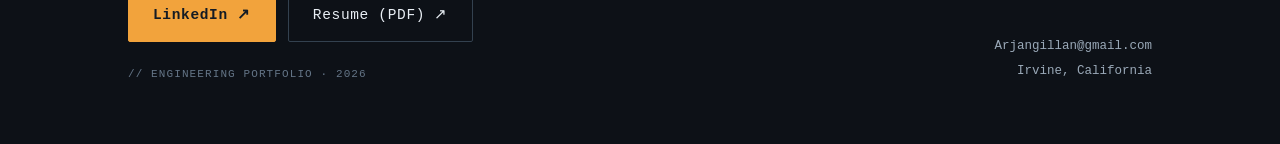
==== commit 60d17e74: "Add files via upload" ====
--- a/index.html
+++ b/index.html
@@ -164,7 +164,7 @@
       <div class="big">Get in Touch</div>
       <div class="hero-links">
         <a class="btn primary" href="https://www.linkedin.com/in/arjan-gillan/" target="_blank" rel="noopener">LinkedIn ↗</a>
-        <a class="btn" href="assets/Arjan_Singh_Gillan_Resume.pdf" target="_blank" rel="noopener">Résumé (PDF) ↗</a>
+        <a class="btn" href="assets/Arjan_Singh_Gillan_Resume.pdf" target="_blank" rel="noopener">Resume (PDF) ↗</a>
       </div>
       <div class="sign">// ENGINEERING PORTFOLIO · 2026</div>
     </div>
